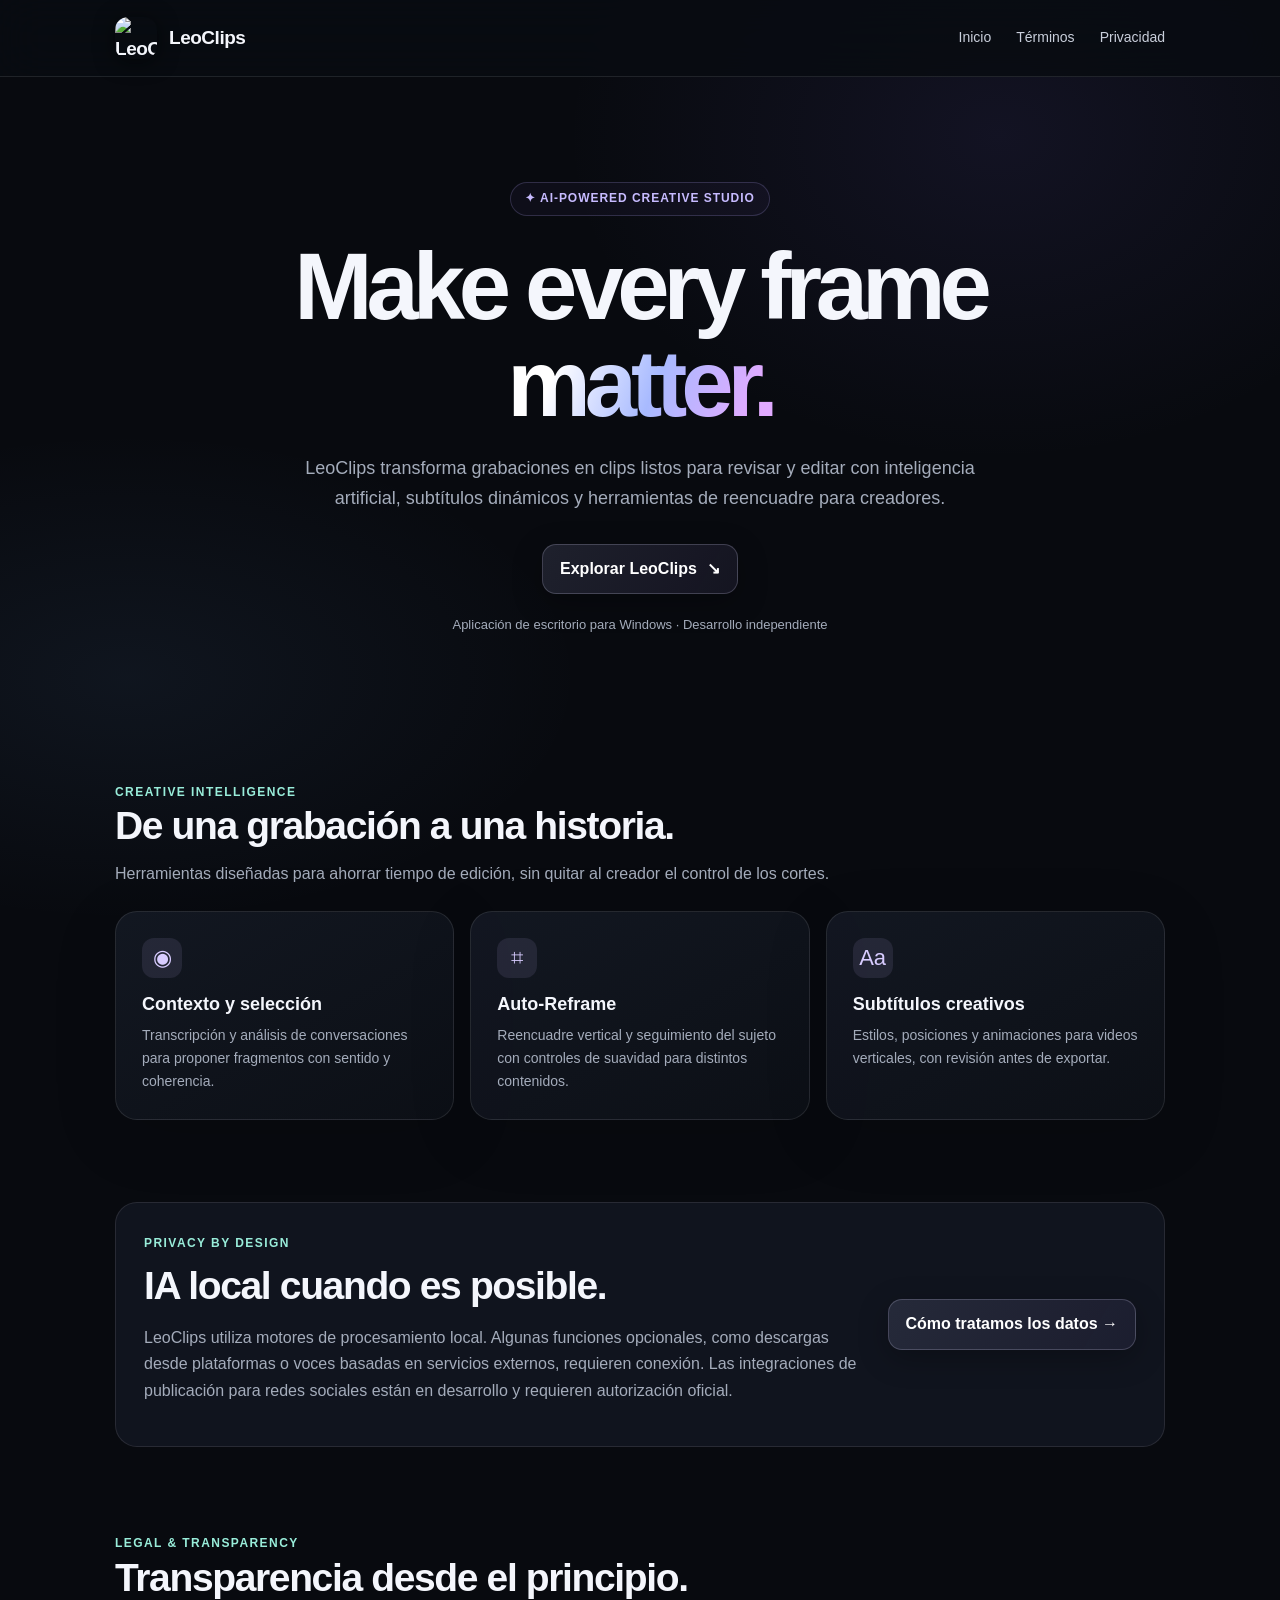
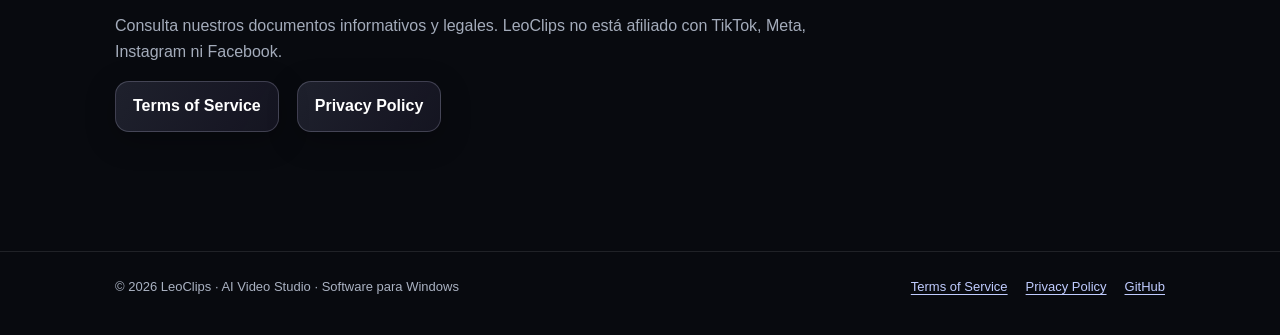
==== index.html @ 038c0e4f "Add files via upload" ====
<!doctype html>
<html lang="es">
<head><meta charset="utf-8"><meta name="viewport" content="width=device-width, initial-scale=1"><meta name="theme-color" content="#080a0f"><meta name="description" content="LeoClips: edición inteligente de clips, reencuadre y subtítulos para creadores en Windows."><title>LeoClips — AI Creative Studio</title><link rel="icon" type="image/png" href="assets/favicon.png"><link rel="stylesheet" href="styles.css"></head><body>
<header class="site-header"><div class="wrap nav"><a class="brand" href="index.html"><img src="assets/leoclips-icon.webp" alt="LeoClips logo" width="42" height="42"> LeoClips</a><nav aria-label="Navegación principal"><a href="index.html">Inicio</a><a href="terms.html">Términos</a><a href="privacy.html">Privacidad</a></nav></div></header><main><div class="wrap"><section class="hero"><span class="eyebrow">✦ AI-Powered Creative Studio</span><h1>Make every frame<br><span class="shine">matter.</span></h1><p>LeoClips transforma grabaciones en clips listos para revisar y editar con inteligencia artificial, subtítulos dinámicos y herramientas de reencuadre para creadores.</p><a class="pill" href="#funciones">Explorar LeoClips <span aria-hidden="true">↘</span></a><p style="font-size:13px;margin-top:20px">Aplicación de escritorio para Windows · Desarrollo independiente</p></section><section class="section" id="funciones"><span class="kicker">Creative intelligence</span><h2>De una grabación a una historia.</h2><p class="muted">Herramientas diseñadas para ahorrar tiempo de edición, sin quitar al creador el control de los cortes.</p><div class="cards"><article class="card"><span class="symbol" aria-hidden="true">◉</span><h3>Contexto y selección</h3><p>Transcripción y análisis de conversaciones para proponer fragmentos con sentido y coherencia.</p></article><article class="card"><span class="symbol" aria-hidden="true">⌗</span><h3>Auto-Reframe</h3><p>Reencuadre vertical y seguimiento del sujeto con controles de suavidad para distintos contenidos.</p></article><article class="card"><span class="symbol" aria-hidden="true">Aa</span><h3>Subtítulos creativos</h3><p>Estilos, posiciones y animaciones para videos verticales, con revisión antes de exportar.</p></article></div></section><section class="section"><div class="panel stack"><div style="flex:1;min-width:220px"><span class="kicker">Privacy by design</span><h2 style="margin-top:9px">IA local cuando es posible.</h2><p class="muted">LeoClips utiliza motores de procesamiento local. Algunas funciones opcionales, como descargas desde plataformas o voces basadas en servicios externos, requieren conexión. Las integraciones de publicación para redes sociales están en desarrollo y requieren autorización oficial.</p></div><a class="pill" href="privacy.html">Cómo tratamos los datos →</a></div></section><section class="section"><span class="kicker">Legal & transparency</span><h2>Transparencia desde el principio.</h2><p class="muted">Consulta nuestros documentos informativos y legales. LeoClips no está afiliado con TikTok, Meta, Instagram ni Facebook.</p><div class="stack"><a class="pill" href="terms.html">Terms of Service</a><a class="pill" href="privacy.html">Privacy Policy</a></div></section></div></main><footer class="footer"><div class="wrap"><span>© 2026 LeoClips · AI Video Studio · Software para Windows</span><div class="footer-links"><a href="terms.html">Terms of Service</a><a href="privacy.html">Privacy Policy</a><a href="https://github.com" target="_blank" rel="noopener noreferrer">GitHub</a></div></div></footer>
</body></html>
---- styles.css ----
/* LeoClips — independent static website, no frameworks or trackers */
:root{color-scheme:dark;--bg:#080a0f;--panel:#11151f;--line:#ffffff19;--fg:#f4f6fc;--muted:#a4acbb;--accent:#a7b9ff;--violet:#a982f6;--mint:#99edda}
*{box-sizing:border-box}html{scroll-behavior:smooth}body{margin:0;font-family:"Segoe UI Variable", "Segoe UI",-apple-system,BlinkMacSystemFont,Arial,sans-serif;color:var(--fg);background:radial-gradient(ellipse 600px 450px at 78% 7%,#6757c01d,transparent 72%),radial-gradient(ellipse 650px 350px at 10% 35%,#72a8ed12,transparent 70%),var(--bg);line-height:1.65;min-height:100vh}
a{color:#c0ccff;text-underline-offset:3px}a:hover{color:#e3eaff}.wrap{max-width:1100px;margin:auto;padding:0 25px}.site-header{position:sticky;top:0;z-index:20;background:#090c12dd;backdrop-filter:blur(22px);border-bottom:1px solid var(--line)}.nav{display:flex;align-items:center;justify-content:space-between;min-height:76px;gap:16px}.brand{display:flex;align-items:center;gap:12px;color:var(--fg);text-decoration:none;font-weight:780;font-size:19px;letter-spacing:-.025em}.brand img{width:42px;height:42px;border-radius:13px;object-fit:cover;box-shadow:0 3px 20px #0008}nav{display:flex;gap:25px;align-items:center;flex-wrap:wrap}nav a{color:#c9cfdb;text-decoration:none;font-size:14px}nav a:hover{color:white}.hero{padding:105px 0 85px;text-align:center;max-width:900px;margin:0 auto}.eyebrow{display:inline-flex;align-items:center;gap:9px;border:1px solid #b9adff32;border-radius:999px;padding:6px 14px;color:#c7bbff;background:#8063cc0d;font-size:12px;font-weight:650;letter-spacing:.08em;text-transform:uppercase}.hero h1{font-size:clamp(45px,8.2vw,94px);line-height:1.035;letter-spacing:-.065em;margin:22px 0;font-weight:820}.shine{background:linear-gradient(110deg,#ffffff 20%,#a8baff 55%,#e1aaff 90%);color:transparent;background-clip:text}.hero p{max-width:670px;margin:0 auto 30px;font-size:18px;color:var(--muted)}.pill{display:inline-flex;padding:11px 17px;border:1px solid #e0dbff35;border-radius:14px;align-items:center;gap:10px;color:white;text-decoration:none;background:linear-gradient(120deg,#b9c4fb20,#8e7ad118);font-weight:630;transition:transform .18s,background .18s,box-shadow .18s;box-shadow:0 8px 30px #0004}.pill:hover{transform:translateY(-2px);background:#9b88db30;box-shadow:0 10px 38px #a08cfa20}.muted{color:var(--muted)}.section{padding:27px 0 55px}.section h2{font-size:clamp(27px,4vw,39px);line-height:1.15;letter-spacing:-.035em;margin:0 0 12px}.section>p{max-width:720px;margin-top:0}.cards{display:grid;grid-template-columns:repeat(3,minmax(0,1fr));gap:16px;margin-top:24px}.card{min-height:194px;border:1px solid var(--line);background:linear-gradient(150deg,#1b223090,#10141c90);border-radius:22px;padding:26px;box-shadow:0 16px 65px #0002;transition:transform .2s,border-color .2s}.card:hover{transform:translateY(-3px);border-color:#a7b9ff55}.card h3{font-size:18px;line-height:1.3;margin:15px 0 7px}.card p{color:var(--muted);font-size:14px;margin:0}.symbol{display:inline-flex;width:40px;height:40px;border-radius:12px;justify-content:center;align-items:center;background:#c2aff21b;color:#d8ccff;font-size:22px}.panel{padding:26px 28px;border-radius:22px;border:1px solid var(--line);background:#141926b3}.stack{display:flex;gap:18px;align-items:center;flex-wrap:wrap}.footer{margin-top:64px;border-top:1px solid var(--line);padding:24px 0 38px;color:#aab2c2;font-size:13px}.footer .wrap{display:flex;justify-content:space-between;flex-wrap:wrap;gap:16px}.footer-links{display:flex;flex-wrap:wrap;gap:18px}.legal{max-width:820px;padding-top:65px;padding-bottom:85px}.legal h1{font-size:clamp(38px,6vw,60px);letter-spacing:-.05em;line-height:1.1;margin:12px 0}.legal h2{font-size:22px;margin:36px 0 9px;letter-spacing:-.02em}.legal p,.legal li{color:#c8cdd8}.legal ul{padding-left:23px}.legal .date{font-size:13px;color:var(--muted)}.notice{border:1px solid #ffc86e88;background:#d8a03c15;border-radius:14px;padding:15px 18px;margin:24px 0;color:#ffe4ad}.kicker{font-size:12px;text-transform:uppercase;color:var(--mint);letter-spacing:.12em;font-weight:720}.legal .en{margin-top:65px;padding-top:30px;border-top:1px solid var(--line)}.legal .en h2{font-size:20px}.legal a{overflow-wrap:anywhere}code{background:#ffffff18;padding:2px 5px;border-radius:4px}
@media(max-width:750px){.nav{padding:10px 0;align-items:flex-start}.nav nav{gap:12px;justify-content:flex-end}.nav nav a{font-size:12px}.brand{font-size:16px}.brand img{width:35px;height:35px}.hero{padding:75px 0 55px}.hero p{font-size:16px}.cards{grid-template-columns:1fr}.legal{padding-top:35px}.panel{padding:20px}.footer .wrap{display:block}.footer-links{margin-top:10px}}
@media(prefers-reduced-motion:reduce){*,*:before,*:after{scroll-behavior:auto!important;transition:none!important;animation:none!important}}
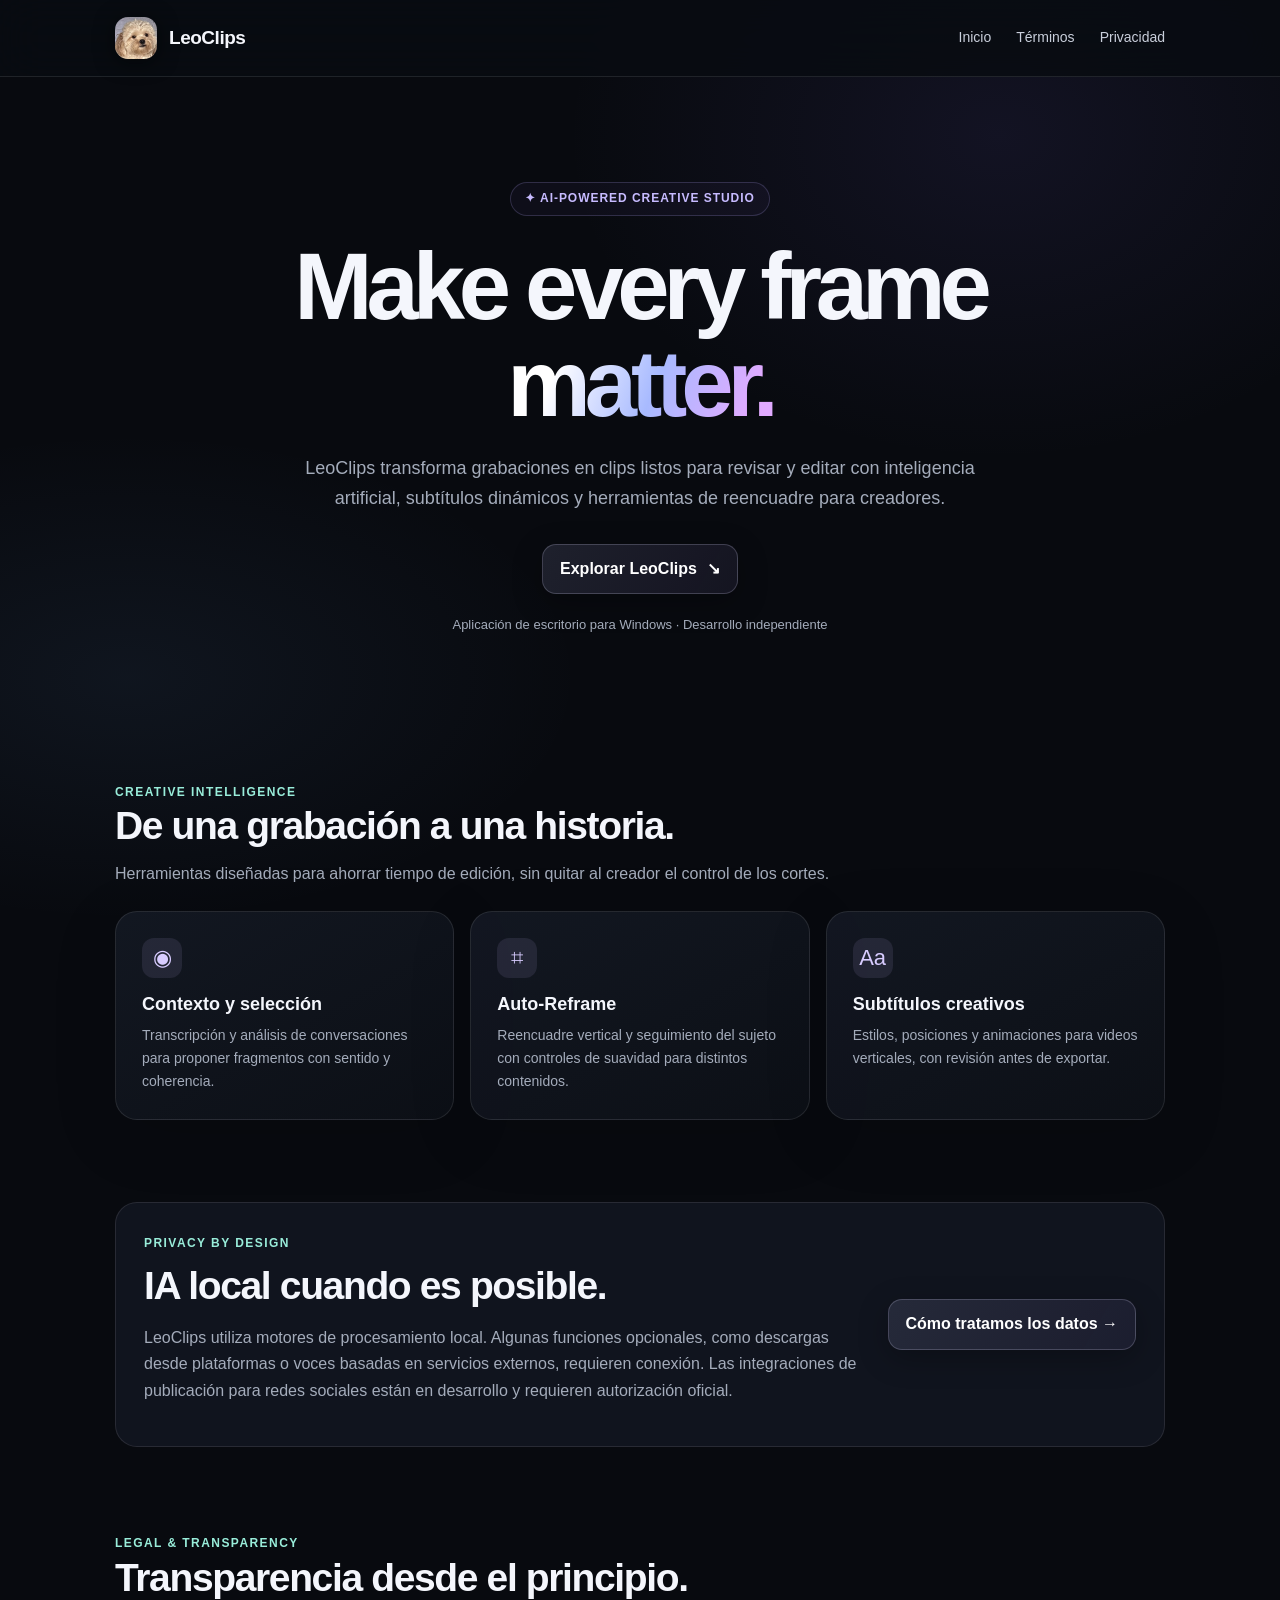
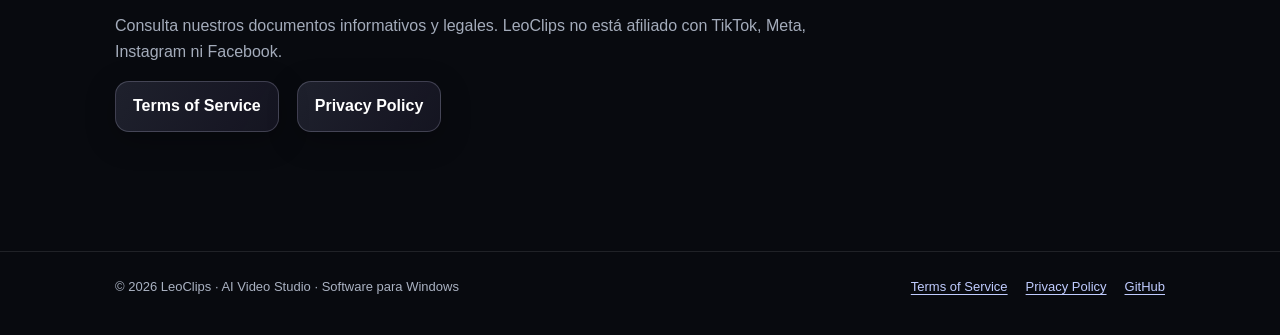
==== commit efb2bfc3: "Refresh LeoClips logo assets on GitHub Pages" ====
--- a/index.html
+++ b/index.html
@@ -1,5 +1,5 @@
 <!doctype html>
 <html lang="es">
-<head><meta charset="utf-8"><meta name="viewport" content="width=device-width, initial-scale=1"><meta name="theme-color" content="#080a0f"><meta name="description" content="LeoClips: edición inteligente de clips, reencuadre y subtítulos para creadores en Windows."><title>LeoClips — AI Creative Studio</title><link rel="icon" type="image/png" href="assets/favicon.png"><link rel="stylesheet" href="styles.css"></head><body>
-<header class="site-header"><div class="wrap nav"><a class="brand" href="index.html"><img src="assets/leoclips-icon.webp" alt="LeoClips logo" width="42" height="42"> LeoClips</a><nav aria-label="Navegación principal"><a href="index.html">Inicio</a><a href="terms.html">Términos</a><a href="privacy.html">Privacidad</a></nav></div></header><main><div class="wrap"><section class="hero"><span class="eyebrow">✦ AI-Powered Creative Studio</span><h1>Make every frame<br><span class="shine">matter.</span></h1><p>LeoClips transforma grabaciones en clips listos para revisar y editar con inteligencia artificial, subtítulos dinámicos y herramientas de reencuadre para creadores.</p><a class="pill" href="#funciones">Explorar LeoClips <span aria-hidden="true">↘</span></a><p style="font-size:13px;margin-top:20px">Aplicación de escritorio para Windows · Desarrollo independiente</p></section><section class="section" id="funciones"><span class="kicker">Creative intelligence</span><h2>De una grabación a una historia.</h2><p class="muted">Herramientas diseñadas para ahorrar tiempo de edición, sin quitar al creador el control de los cortes.</p><div class="cards"><article class="card"><span class="symbol" aria-hidden="true">◉</span><h3>Contexto y selección</h3><p>Transcripción y análisis de conversaciones para proponer fragmentos con sentido y coherencia.</p></article><article class="card"><span class="symbol" aria-hidden="true">⌗</span><h3>Auto-Reframe</h3><p>Reencuadre vertical y seguimiento del sujeto con controles de suavidad para distintos contenidos.</p></article><article class="card"><span class="symbol" aria-hidden="true">Aa</span><h3>Subtítulos creativos</h3><p>Estilos, posiciones y animaciones para videos verticales, con revisión antes de exportar.</p></article></div></section><section class="section"><div class="panel stack"><div style="flex:1;min-width:220px"><span class="kicker">Privacy by design</span><h2 style="margin-top:9px">IA local cuando es posible.</h2><p class="muted">LeoClips utiliza motores de procesamiento local. Algunas funciones opcionales, como descargas desde plataformas o voces basadas en servicios externos, requieren conexión. Las integraciones de publicación para redes sociales están en desarrollo y requieren autorización oficial.</p></div><a class="pill" href="privacy.html">Cómo tratamos los datos →</a></div></section><section class="section"><span class="kicker">Legal & transparency</span><h2>Transparencia desde el principio.</h2><p class="muted">Consulta nuestros documentos informativos y legales. LeoClips no está afiliado con TikTok, Meta, Instagram ni Facebook.</p><div class="stack"><a class="pill" href="terms.html">Terms of Service</a><a class="pill" href="privacy.html">Privacy Policy</a></div></section></div></main><footer class="footer"><div class="wrap"><span>© 2026 LeoClips · AI Video Studio · Software para Windows</span><div class="footer-links"><a href="terms.html">Terms of Service</a><a href="privacy.html">Privacy Policy</a><a href="https://github.com" target="_blank" rel="noopener noreferrer">GitHub</a></div></div></footer>
+<head><meta charset="utf-8"><meta name="viewport" content="width=device-width, initial-scale=1"><meta name="theme-color" content="#080a0f"><meta name="description" content="LeoClips: edición inteligente de clips, reencuadre y subtítulos para creadores en Windows."><title>LeoClips — AI Creative Studio</title><link rel="icon" type="image/png" href="assets/favicon.png?v=2"><link rel="stylesheet" href="styles.css"></head><body>
+<header class="site-header"><div class="wrap nav"><a class="brand" href="index.html"><img src="assets/leoclips-icon.webp?v=2" alt="LeoClips logo" width="42" height="42"> LeoClips</a><nav aria-label="Navegación principal"><a href="index.html">Inicio</a><a href="terms.html">Términos</a><a href="privacy.html">Privacidad</a></nav></div></header><main><div class="wrap"><section class="hero"><span class="eyebrow">✦ AI-Powered Creative Studio</span><h1>Make every frame<br><span class="shine">matter.</span></h1><p>LeoClips transforma grabaciones en clips listos para revisar y editar con inteligencia artificial, subtítulos dinámicos y herramientas de reencuadre para creadores.</p><a class="pill" href="#funciones">Explorar LeoClips <span aria-hidden="true">↘</span></a><p style="font-size:13px;margin-top:20px">Aplicación de escritorio para Windows · Desarrollo independiente</p></section><section class="section" id="funciones"><span class="kicker">Creative intelligence</span><h2>De una grabación a una historia.</h2><p class="muted">Herramientas diseñadas para ahorrar tiempo de edición, sin quitar al creador el control de los cortes.</p><div class="cards"><article class="card"><span class="symbol" aria-hidden="true">◉</span><h3>Contexto y selección</h3><p>Transcripción y análisis de conversaciones para proponer fragmentos con sentido y coherencia.</p></article><article class="card"><span class="symbol" aria-hidden="true">⌗</span><h3>Auto-Reframe</h3><p>Reencuadre vertical y seguimiento del sujeto con controles de suavidad para distintos contenidos.</p></article><article class="card"><span class="symbol" aria-hidden="true">Aa</span><h3>Subtítulos creativos</h3><p>Estilos, posiciones y animaciones para videos verticales, con revisión antes de exportar.</p></article></div></section><section class="section"><div class="panel stack"><div style="flex:1;min-width:220px"><span class="kicker">Privacy by design</span><h2 style="margin-top:9px">IA local cuando es posible.</h2><p class="muted">LeoClips utiliza motores de procesamiento local. Algunas funciones opcionales, como descargas desde plataformas o voces basadas en servicios externos, requieren conexión. Las integraciones de publicación para redes sociales están en desarrollo y requieren autorización oficial.</p></div><a class="pill" href="privacy.html">Cómo tratamos los datos →</a></div></section><section class="section"><span class="kicker">Legal & transparency</span><h2>Transparencia desde el principio.</h2><p class="muted">Consulta nuestros documentos informativos y legales. LeoClips no está afiliado con TikTok, Meta, Instagram ni Facebook.</p><div class="stack"><a class="pill" href="terms.html">Terms of Service</a><a class="pill" href="privacy.html">Privacy Policy</a></div></section></div></main><footer class="footer"><div class="wrap"><span>© 2026 LeoClips · AI Video Studio · Software para Windows</span><div class="footer-links"><a href="terms.html">Terms of Service</a><a href="privacy.html">Privacy Policy</a><a href="https://github.com" target="_blank" rel="noopener noreferrer">GitHub</a></div></div></footer>
 </body></html>
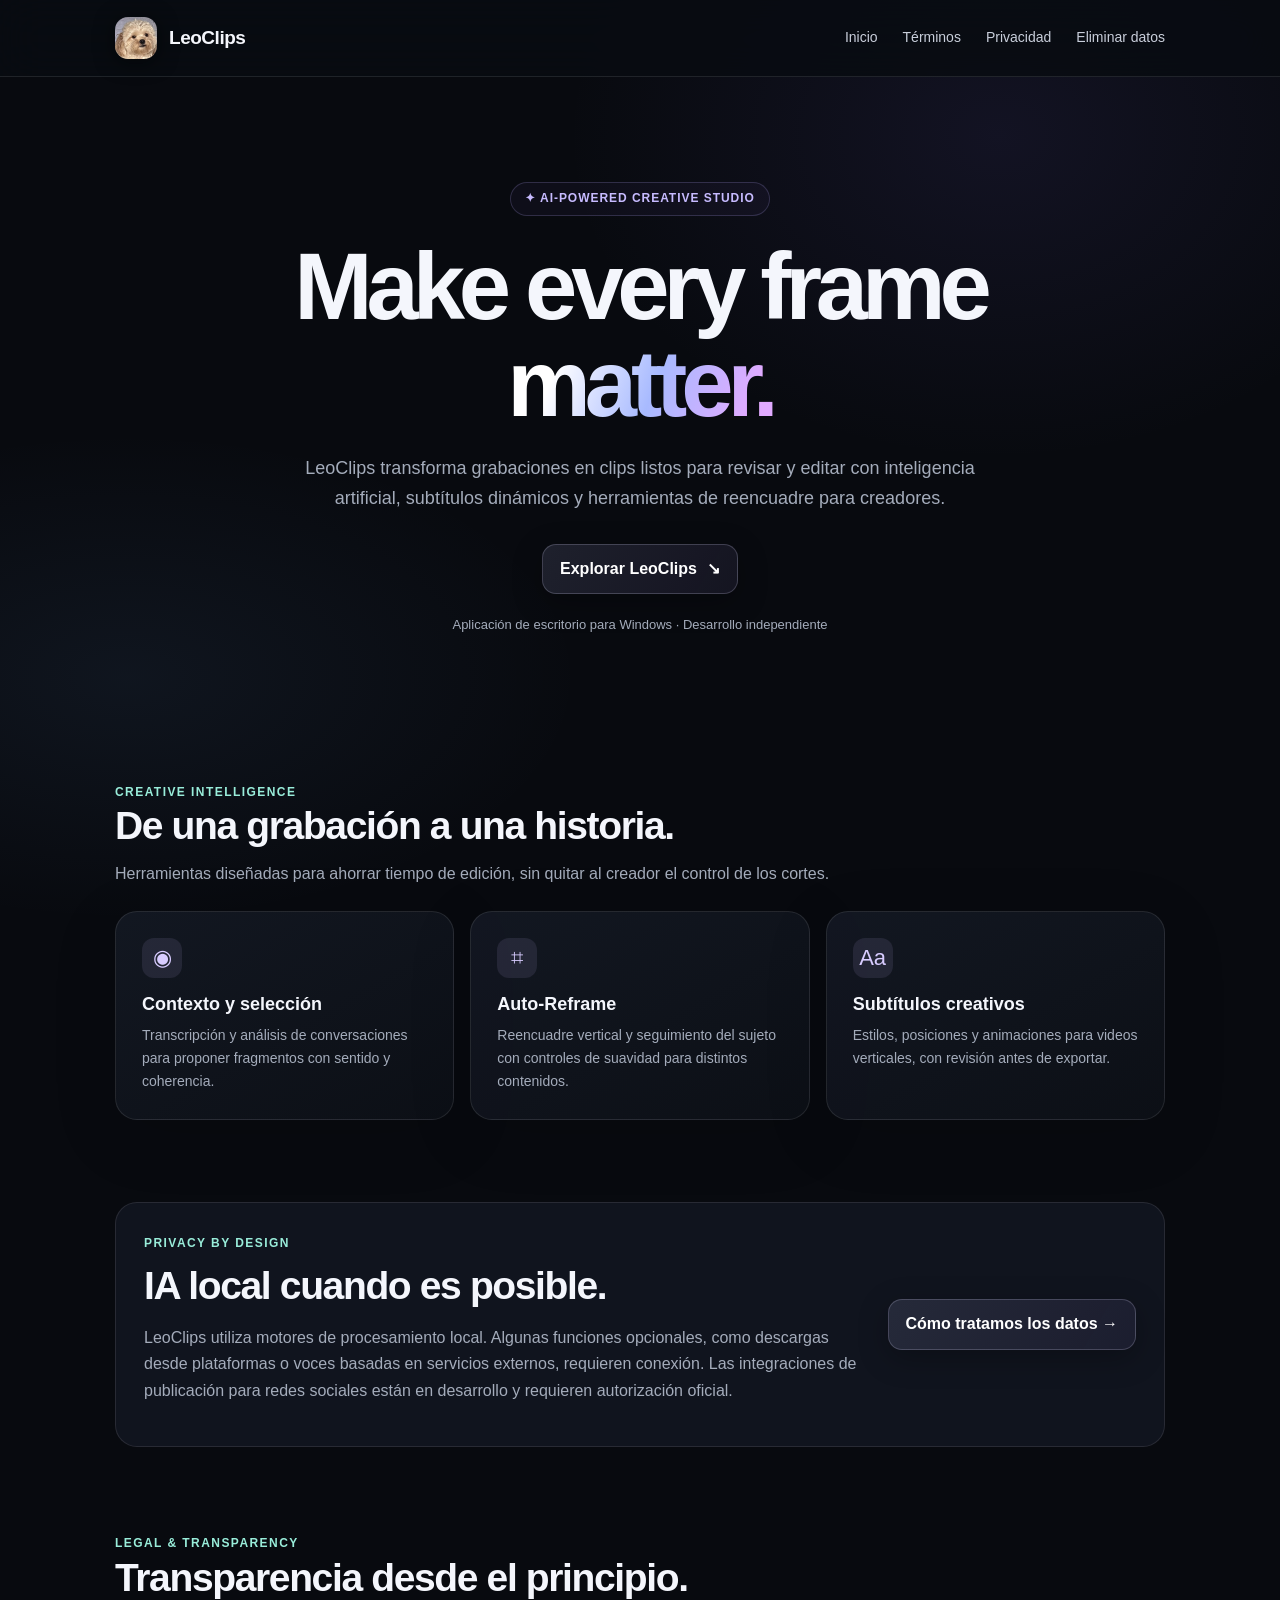
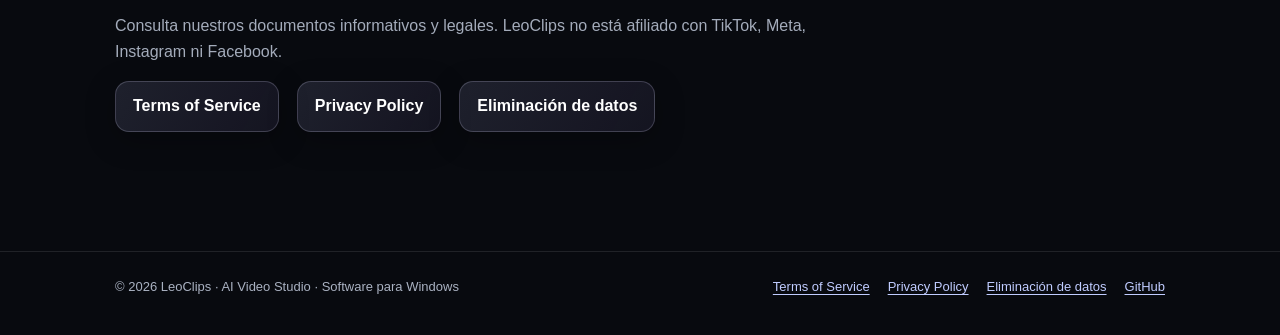
==== commit f4d36dee: "Update public legal contact and link data deletion instructions" ====
--- a/index.html
+++ b/index.html
@@ -1,5 +1,5 @@
 <!doctype html>
 <html lang="es">
 <head><meta charset="utf-8"><meta name="viewport" content="width=device-width, initial-scale=1"><meta name="theme-color" content="#080a0f"><meta name="description" content="LeoClips: edición inteligente de clips, reencuadre y subtítulos para creadores en Windows."><title>LeoClips — AI Creative Studio</title><link rel="icon" type="image/png" href="assets/favicon.png?v=2"><link rel="stylesheet" href="styles.css"></head><body>
-<header class="site-header"><div class="wrap nav"><a class="brand" href="index.html"><img src="assets/leoclips-icon.webp?v=2" alt="LeoClips logo" width="42" height="42"> LeoClips</a><nav aria-label="Navegación principal"><a href="index.html">Inicio</a><a href="terms.html">Términos</a><a href="privacy.html">Privacidad</a></nav></div></header><main><div class="wrap"><section class="hero"><span class="eyebrow">✦ AI-Powered Creative Studio</span><h1>Make every frame<br><span class="shine">matter.</span></h1><p>LeoClips transforma grabaciones en clips listos para revisar y editar con inteligencia artificial, subtítulos dinámicos y herramientas de reencuadre para creadores.</p><a class="pill" href="#funciones">Explorar LeoClips <span aria-hidden="true">↘</span></a><p style="font-size:13px;margin-top:20px">Aplicación de escritorio para Windows · Desarrollo independiente</p></section><section class="section" id="funciones"><span class="kicker">Creative intelligence</span><h2>De una grabación a una historia.</h2><p class="muted">Herramientas diseñadas para ahorrar tiempo de edición, sin quitar al creador el control de los cortes.</p><div class="cards"><article class="card"><span class="symbol" aria-hidden="true">◉</span><h3>Contexto y selección</h3><p>Transcripción y análisis de conversaciones para proponer fragmentos con sentido y coherencia.</p></article><article class="card"><span class="symbol" aria-hidden="true">⌗</span><h3>Auto-Reframe</h3><p>Reencuadre vertical y seguimiento del sujeto con controles de suavidad para distintos contenidos.</p></article><article class="card"><span class="symbol" aria-hidden="true">Aa</span><h3>Subtítulos creativos</h3><p>Estilos, posiciones y animaciones para videos verticales, con revisión antes de exportar.</p></article></div></section><section class="section"><div class="panel stack"><div style="flex:1;min-width:220px"><span class="kicker">Privacy by design</span><h2 style="margin-top:9px">IA local cuando es posible.</h2><p class="muted">LeoClips utiliza motores de procesamiento local. Algunas funciones opcionales, como descargas desde plataformas o voces basadas en servicios externos, requieren conexión. Las integraciones de publicación para redes sociales están en desarrollo y requieren autorización oficial.</p></div><a class="pill" href="privacy.html">Cómo tratamos los datos →</a></div></section><section class="section"><span class="kicker">Legal & transparency</span><h2>Transparencia desde el principio.</h2><p class="muted">Consulta nuestros documentos informativos y legales. LeoClips no está afiliado con TikTok, Meta, Instagram ni Facebook.</p><div class="stack"><a class="pill" href="terms.html">Terms of Service</a><a class="pill" href="privacy.html">Privacy Policy</a></div></section></div></main><footer class="footer"><div class="wrap"><span>© 2026 LeoClips · AI Video Studio · Software para Windows</span><div class="footer-links"><a href="terms.html">Terms of Service</a><a href="privacy.html">Privacy Policy</a><a href="https://github.com" target="_blank" rel="noopener noreferrer">GitHub</a></div></div></footer>
+<header class="site-header"><div class="wrap nav"><a class="brand" href="index.html"><img src="assets/leoclips-icon.webp?v=2" alt="LeoClips logo" width="42" height="42"> LeoClips</a><nav aria-label="Navegación principal"><a href="index.html">Inicio</a><a href="terms.html">Términos</a><a href="privacy.html">Privacidad</a><a href="data-deletion.html">Eliminar datos</a></nav></div></header><main><div class="wrap"><section class="hero"><span class="eyebrow">✦ AI-Powered Creative Studio</span><h1>Make every frame<br><span class="shine">matter.</span></h1><p>LeoClips transforma grabaciones en clips listos para revisar y editar con inteligencia artificial, subtítulos dinámicos y herramientas de reencuadre para creadores.</p><a class="pill" href="#funciones">Explorar LeoClips <span aria-hidden="true">↘</span></a><p style="font-size:13px;margin-top:20px">Aplicación de escritorio para Windows · Desarrollo independiente</p></section><section class="section" id="funciones"><span class="kicker">Creative intelligence</span><h2>De una grabación a una historia.</h2><p class="muted">Herramientas diseñadas para ahorrar tiempo de edición, sin quitar al creador el control de los cortes.</p><div class="cards"><article class="card"><span class="symbol" aria-hidden="true">◉</span><h3>Contexto y selección</h3><p>Transcripción y análisis de conversaciones para proponer fragmentos con sentido y coherencia.</p></article><article class="card"><span class="symbol" aria-hidden="true">⌗</span><h3>Auto-Reframe</h3><p>Reencuadre vertical y seguimiento del sujeto con controles de suavidad para distintos contenidos.</p></article><article class="card"><span class="symbol" aria-hidden="true">Aa</span><h3>Subtítulos creativos</h3><p>Estilos, posiciones y animaciones para videos verticales, con revisión antes de exportar.</p></article></div></section><section class="section"><div class="panel stack"><div style="flex:1;min-width:220px"><span class="kicker">Privacy by design</span><h2 style="margin-top:9px">IA local cuando es posible.</h2><p class="muted">LeoClips utiliza motores de procesamiento local. Algunas funciones opcionales, como descargas desde plataformas o voces basadas en servicios externos, requieren conexión. Las integraciones de publicación para redes sociales están en desarrollo y requieren autorización oficial.</p></div><a class="pill" href="privacy.html">Cómo tratamos los datos →</a></div></section><section class="section"><span class="kicker">Legal & transparency</span><h2>Transparencia desde el principio.</h2><p class="muted">Consulta nuestros documentos informativos y legales. LeoClips no está afiliado con TikTok, Meta, Instagram ni Facebook.</p><div class="stack"><a class="pill" href="terms.html">Terms of Service</a><a class="pill" href="privacy.html">Privacy Policy</a><a class="pill" href="data-deletion.html">Eliminación de datos</a></div></section></div></main><footer class="footer"><div class="wrap"><span>© 2026 LeoClips · AI Video Studio · Software para Windows</span><div class="footer-links"><a href="terms.html">Terms of Service</a><a href="privacy.html">Privacy Policy</a><a href="data-deletion.html">Eliminación de datos</a><a href="https://github.com" target="_blank" rel="noopener noreferrer">GitHub</a></div></div></footer>
 </body></html>
